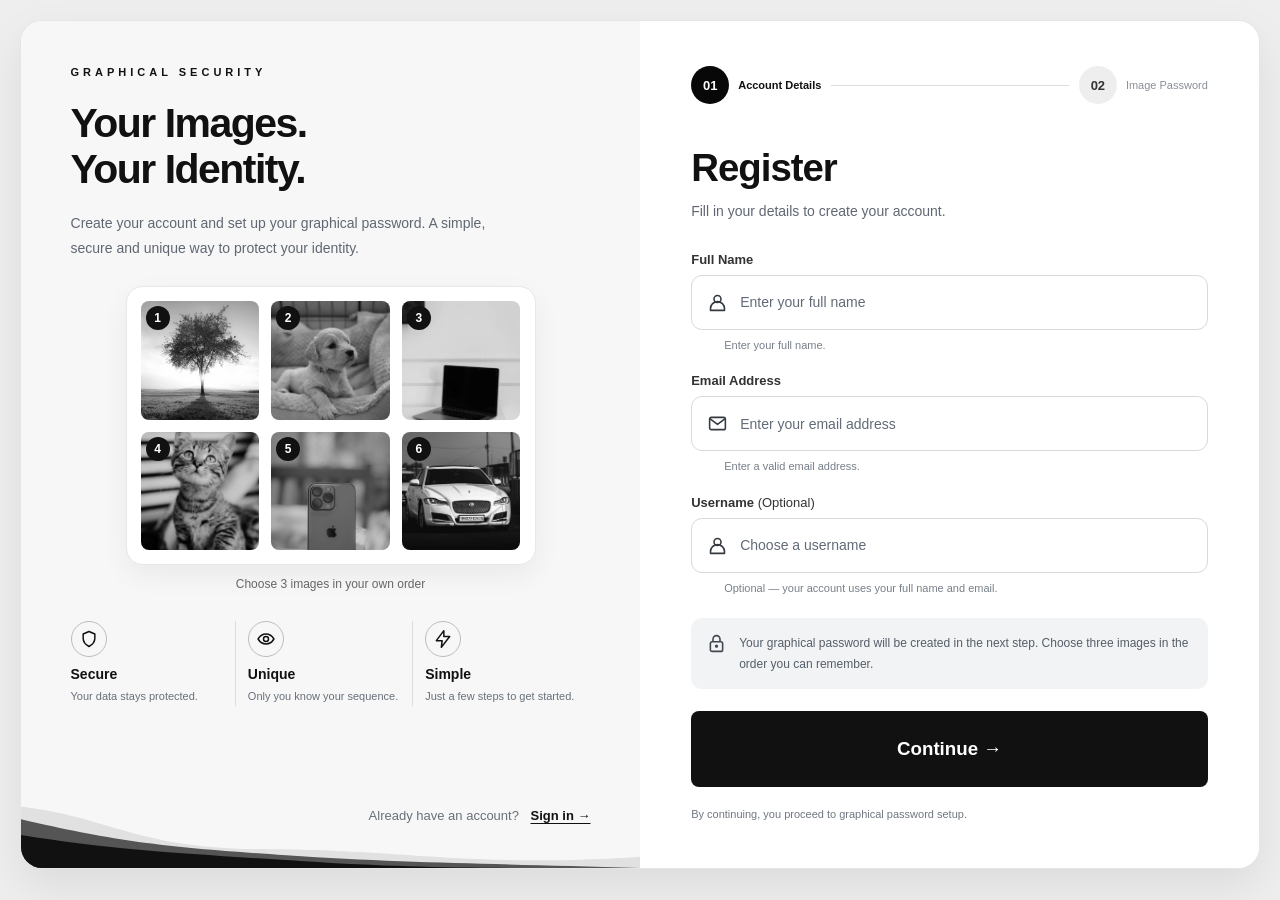
==== frontend/register.html @ ff87732d "Initial commit: graphical password authentication" ====
<!DOCTYPE html>
<html lang="en">
<head>
    <meta charset="UTF-8">
    <meta name="viewport" content="width=device-width, initial-scale=1.0">
    <title>Register | Graphical Security</title>

    <link rel="stylesheet" href="style.css">

    <style>
        * {
            box-sizing: border-box;
        }

        body {
            margin: 0;
            padding: 20px;
            min-height: 100vh;
            background: #eeeeee;
            color: #111111;
            font-family: "Segoe UI", Arial, sans-serif;
        }

        .register-page {
            width: 100%;
            max-width: 1460px;
            min-height: 700px;
            margin: 0 auto;
            display: grid;
            grid-template-columns: minmax(0, 1fr) minmax(0, 1fr);
            background: #ffffff;
            border: 1px solid #e5e5e5;
            border-radius: 22px;
            overflow: hidden;
            box-shadow: 0 18px 45px rgba(0, 0, 0, 0.08);
        }

        /* LEFT SIDE */

        .register-left {
            position: relative;
            display: flex;
            flex-direction: column;
            padding: 45px 8%;
            background: #f7f7f7;
            overflow: hidden;
        }

        .eyebrow {
            font-size: 11px;
            font-weight: 700;
            letter-spacing: 4px;
            margin-bottom: 22px;
        }

        .register-left h1 {
            margin: 0 0 18px;
            font-size: clamp(32px, 3.2vw, 50px);
            line-height: 1.13;
            letter-spacing: -1.5px;
        }

        .intro-text {
            max-width: 420px;
            margin: 0;
            color: #606773;
            font-size: 14px;
            line-height: 1.8;
        }

        .image-preview-area {
            width: 100%;
            max-width: 410px;
            margin: 25px auto;
        }

        .image-grid-preview {
            display: grid;
            grid-template-columns: repeat(3, minmax(0, 1fr));
            gap: 12px;
            padding: 14px;
            background: #ffffff;
            border: 1px solid #e8e8e8;
            border-radius: 17px;
            box-shadow: 0 10px 28px rgba(0, 0, 0, 0.06);
        }

        .preview-tile {
            position: relative;
            aspect-ratio: 1;
            min-width: 0;
        }

        .preview-tile img {
            display: block;
            width: 100%;
            height: 100%;
            object-fit: cover;
            border-radius: 8px;
            filter: grayscale(100%);
        }

        .tile-number {
            position: absolute;
            top: 5px;
            left: 5px;
            width: 24px;
            height: 24px;
            display: grid;
            place-items: center;
            border-radius: 50%;
            background: #111111;
            color: #ffffff;
            font-size: 12px;
            font-weight: 700;
        }

        .image-caption {
            margin: 12px 0 0;
            text-align: center;
            color: #666666;
            font-size: 12px;
        }

        .benefits {
            display: grid;
            grid-template-columns: repeat(3, minmax(0, 1fr));
            gap: 12px;
            margin: 5px 0 25px;
        }

        .benefit {
            min-width: 0;
            padding-right: 8px;
        }

        .benefit:not(:last-child) {
            border-right: 1px solid #dddddd;
        }

        .benefit-icon {
            width: 36px;
            height: 36px;
            margin-bottom: 9px;
            display: grid;
            place-items: center;
            border: 1px solid #bcbcbc;
            border-radius: 50%;
        }

        .benefit-icon svg {
            width: 20px;
            height: 20px;
            fill: none;
            stroke: #111111;
            stroke-width: 1.8;
            stroke-linecap: round;
            stroke-linejoin: round;
        }

        .benefit h3 {
            margin: 0 0 6px;
            font-size: 14px;
        }

        .benefit p {
            margin: 0;
            color: #68707a;
            font-size: 11px;
            line-height: 1.6;
        }

        .signin-prompt {
            position: relative;
            z-index: 2;
            margin-top: auto;
            padding-top: 18px;
            text-align: right;
            font-size: 13px;
            color: #69707a;
        }

        .signin-prompt a {
            margin-left: 8px;
            color: #111111;
            font-weight: 700;
            text-decoration: underline;
            text-underline-offset: 3px;
        }

        .bottom-waves {
            position: absolute;
            bottom: 0;
            left: 0;
            width: 100%;
            height: 75px;
            pointer-events: none;
            z-index: 0;
        }

        .bottom-waves svg {
            display: block;
            width: 100%;
            height: 100%;
        }

        /* RIGHT SIDE */

        .register-right {
            display: block;
            min-width: 0;
            padding: 45px clamp(24px, 4vw, 60px);
            background: #ffffff;
            color: #111111;
        }

        .progress {
            display: flex;
            align-items: center;
            gap: 10px;
            margin-bottom: 42px;
        }

        .progress-step {
            display: flex;
            align-items: center;
            gap: 9px;
            flex-shrink: 0;
            font-size: 11px;
            font-weight: 600;
        }

        .step-number {
            width: 38px;
            height: 38px;
            display: grid;
            place-items: center;
            flex-shrink: 0;
            border-radius: 50%;
            background: #080808;
            color: #ffffff;
            font-size: 13px;
        }

        .step-number.inactive {
            background: #eeeeee;
            color: #333333;
        }

        .step-label.inactive {
            color: #8a8f98;
            font-weight: 400;
        }

        .progress-line {
            flex: 1;
            min-width: 8px;
            height: 1px;
            background: #dddddd;
        }

        .register-right h2 {
            margin: 0 0 10px;
            font-size: clamp(30px, 3vw, 42px);
            letter-spacing: -1px;
        }

        .form-description {
            margin: 0 0 28px;
            color: #606773;
            font-size: 14px;
            line-height: 1.7;
        }

        .field {
            margin-bottom: 20px;
        }

        .field label {
            display: block;
            margin-bottom: 8px;
            color: #333333;
            font-size: 13px;
            font-weight: 600;
        }

        .input-wrap {
            display: flex;
            align-items: center;
            gap: 12px;
            width: 100%;
            min-height: 55px;
            padding: 0 15px;
            border: 1px solid #d6d9de;
            border-radius: 11px;
            background: #ffffff;
        }

        .input-wrap:focus-within {
            border-color: #555555;
            box-shadow: 0 0 0 3px rgba(0, 0, 0, 0.05);
        }

        .input-wrap svg {
            width: 21px;
            height: 21px;
            flex-shrink: 0;
            fill: none;
            stroke: #343a40;
            stroke-width: 1.8;
            stroke-linecap: round;
            stroke-linejoin: round;
        }

        .input-wrap input {
            display: block;
            width: 100%;
            min-width: 0;
            min-height: 45px;
            padding: 8px 0;
            border: 0;
            outline: none;
            background: transparent;
            color: #111111;
            font-family: inherit;
            font-size: 14px;
        }

        .input-wrap input::placeholder {
            color: #626b77;
            opacity: 1;
        }

        .field-hint {
            margin: 7px 0 0 33px;
            color: #777f89;
            font-size: 11px;
            line-height: 1.5;
        }

        .privacy-note {
            display: flex;
            align-items: flex-start;
            gap: 12px;
            margin: 22px 0;
            padding: 15px;
            border-radius: 11px;
            background: #f2f3f4;
            color: #555e69;
            font-size: 12px;
            line-height: 1.7;
        }

        .privacy-note svg {
            width: 21px;
            height: 21px;
            flex-shrink: 0;
            fill: none;
            stroke: #414851;
            stroke-width: 1.8;
        }

        .continue-btn {
            display: block;
            width: 100%;
            min-height: 30px;
            margin: 0;
            padding: 8px 12px;
            border: 0;
            border-radius: 8px;
            background: #111111;
            color: #ffffff;
            font-family: inherit;
            font-size: 16px;
            font-weight: 300;
            cursor: pointer;
            transition: background 0.2s, transform 0.2s;
        }

        .continue-btn:hover {
            background: #303030;
            transform: translateY(-1px);
        }

        .terms-note {
            display: flex;
            align-items: flex-start;
            gap: 9px;
            margin: 18px 0 0;
            color: #707782;
            font-size: 11px;
            line-height: 1.7;
        }

        /* TABLET */

        @media (max-width: 900px) {
            body {
                padding: 12px;
            }

            .register-page {
                grid-template-columns: minmax(0, 1fr) minmax(0, 1fr);
            }

            .register-left {
                padding: 32px 22px;
            }

            .register-right {
                padding: 32px 22px;
            }

            .progress {
                gap: 7px;
                margin-bottom: 32px;
            }

            .progress-step {
                gap: 6px;
                font-size: 10px;
            }

            .step-number {
                width: 32px;
                height: 32px;
            }

            .image-grid-preview {
                gap: 8px;
                padding: 10px;
            }
        }

        /* MOBILE: form appears BELOW the left panel */

        @media (max-width: 650px) {
            body {
                padding: 10px;
            }

            .register-page {
                grid-template-columns: minmax(0, 1fr);
                min-height: auto;
                overflow: visible;
            }

            .register-left {
                padding: 30px 22px 25px;
            }

            .register-left h1 {
                font-size: 36px;
            }

            .image-preview-area {
                max-width: 360px;
            }

            .benefits {
                gap: 9px;
            }

            .benefit {
                padding-right: 6px;
            }

            .signin-prompt {
                margin-top: 18px;
                text-align: left;
            }

            .bottom-waves {
                height: 55px;
            }

            .register-right {
                display: block;
                width: 100%;
                padding: 30px 22px;
                border-top: 1px solid #eeeeee;
            }

            .progress {
                margin-bottom: 30px;
            }

            .register-right h2 {
                font-size: 32px;
            }
        }

        @media (max-width: 370px) {
            .register-left,
            .register-right {
                padding-left: 16px;
                padding-right: 16px;
            }

            .progress {
                gap: 5px;
            }

            .progress-step {
                gap: 4px;
                font-size: 9px;
            }

            .step-number {
                width: 28px;
                height: 28px;
                font-size: 11px;
            }

            .image-grid-preview {
                gap: 6px;
                padding: 8px;
            }

            .benefit h3 {
                font-size: 12px;
            }

            .benefit p {
                font-size: 10px;
            }
        }

        @media (prefers-reduced-motion: reduce) {
            *,
            *::before,
            *::after {
                transition: none !important;
            }
        }
    </style>
</head>

<body>

<main class="register-page">

    <!-- LEFT PANEL -->

    <section class="register-left">

        <div class="eyebrow">GRAPHICAL SECURITY</div>

        <h1>Your Images.<br>Your Identity.</h1>

        <p class="intro-text">
            Create your account and set up your graphical
            password. A simple, secure and unique way
            to protect your identity.
        </p>

        <div class="image-preview-area">

            <div class="image-grid-preview">

                <div class="preview-tile">
                    <img src="images/1.webp" alt="Image 1 preview">
                    <span class="tile-number">1</span>
                </div>

                <div class="preview-tile">
                    <img src="images/2.webp" alt="Image 2 preview">
                    <span class="tile-number">2</span>
                </div>

                <div class="preview-tile">
                    <img src="images/3.webp" alt="Image 3 preview">
                    <span class="tile-number">3</span>
                </div>

                <div class="preview-tile">
                    <img src="images/4.webp" alt="Image 4 preview">
                    <span class="tile-number">4</span>
                </div>

                <div class="preview-tile">
                    <img src="images/5.webp" alt="Image 5 preview">
                    <span class="tile-number">5</span>
                </div>

                <div class="preview-tile">
                    <img src="images/6.webp" alt="Image 6 preview">
                    <span class="tile-number">6</span>
                </div>

            </div>

            <p class="image-caption">
                Choose 3 images in your own order
            </p>

        </div>

        <div class="benefits">

            <div class="benefit">
                <div class="benefit-icon">
                    <svg viewBox="0 0 24 24" aria-hidden="true">
                        <path d="M12 3 19 6v5c0 4.5-3 7.8-7 10-4-2.2-7-5.5-7-10V6z"/>
                    </svg>
                </div>
                <h3>Secure</h3>
                <p>Your data stays protected.</p>
            </div>

            <div class="benefit">
                <div class="benefit-icon">
                    <svg viewBox="0 0 24 24" aria-hidden="true">
                        <path d="M2.5 12s3.5-6 9.5-6 9.5 6 9.5 6-3.5 6-9.5 6-9.5-6-9.5-6z"/>
                        <circle cx="12" cy="12" r="3"/>
                    </svg>
                </div>
                <h3>Unique</h3>
                <p>Only you know your sequence.</p>
            </div>

            <div class="benefit">
                <div class="benefit-icon">
                    <svg viewBox="0 0 24 24" aria-hidden="true">
                        <path d="M13 2 4 14h7l-1 8 10-13h-7z"/>
                    </svg>
                </div>
                <h3>Simple</h3>
                <p>Just a few steps to get started.</p>
            </div>

        </div>

        <div class="signin-prompt">
            Already have an account?
            <a href="login.html">Sign in →</a>
        </div>

        <div class="bottom-waves" aria-hidden="true">
            <svg viewBox="0 0 700 100" preserveAspectRatio="none">
                <path d="M0 18 C110 35 130 75 280 75 S510 100 700 85 L700 100 L0 100 Z"
                      fill="#e1e1e1"/>
                <path d="M0 35 C110 65 160 72 300 83 S540 94 700 100 L0 100 Z"
                      fill="#555555"/>
                <path d="M0 56 C110 77 190 81 320 91 S540 100 700 100 L0 100 Z"
                      fill="#111111"/>
            </svg>
        </div>

    </section>

    <!-- RIGHT PANEL: REGISTER FORM -->

    <section class="register-right">

        <div class="progress" aria-label="Registration progress">

            <div class="progress-step">
                <span class="step-number">01</span>
                <span>Account Details</span>
            </div>

            <div class="progress-line"></div>

            <div class="progress-step">
                <span class="step-number inactive">02</span>
                <span class="step-label inactive">Image Password</span>
            </div>

        </div>

        <h2>Register</h2>

        <p class="form-description">
            Fill in your details to create your account.
        </p>

        <form id="register-form" onsubmit="return false;">

            <div class="field">
                <label for="username">Full Name</label>

                <div class="input-wrap">
                    <svg viewBox="0 0 24 24" aria-hidden="true">
                        <circle cx="12" cy="8" r="4"/>
                        <path d="M4 21v-2a8 8 0 0 1 16 0v2z"/>
                    </svg>

                    <input
                        type="text"
                        id="username"
                        name="fullName"
                        placeholder="Enter your full name"
                        autocomplete="name"
                        maxlength="100"
                        required
                    >
                </div>

                <p class="field-hint">Enter your full name.</p>
            </div>

            <div class="field">
                <label for="email">Email Address</label>

                <div class="input-wrap">
                    <svg viewBox="0 0 24 24" aria-hidden="true">
                        <rect x="3" y="5" width="18" height="14" rx="2"/>
                        <path d="m4 7 8 6 8-6"/>
                    </svg>

                    <input
                        type="email"
                        id="email"
                        name="email"
                        placeholder="Enter your email address"
                        autocomplete="email"
                        maxlength="254"
                        required
                    >
                </div>

                <p class="field-hint">Enter a valid email address.</p>
            </div>

            <div class="field">
                <label for="optionalUsername">
                    Username <span style="font-weight: 400;">(Optional)</span>
                </label>

                <div class="input-wrap">
                    <svg viewBox="0 0 24 24" aria-hidden="true">
                        <circle cx="12" cy="8" r="4"/>
                        <path d="M4 21v-2a8 8 0 0 1 16 0v2z"/>
                    </svg>

                    <input
                        type="text"
                        id="optionalUsername"
                        name="optionalUsername"
                        placeholder="Choose a username"
                        maxlength="30"
                        autocomplete="off"
                    >
                </div>

                <p class="field-hint">
                    Optional — your account uses your full name and email.
                </p>
            </div>

            <div class="privacy-note">
                <svg viewBox="0 0 24 24" aria-hidden="true">
                    <rect x="5" y="10" width="14" height="11" rx="2"/>
                    <path d="M8 10V7a4 4 0 0 1 8 0v3"/>
                    <circle cx="12" cy="15" r="1"/>
                </svg>

                <span>
                    Your graphical password will be created in the next step.
                    Choose three images in the order you can remember.
                </span>
            </div>

            <button
                type="button"
                class="continue-btn"
                onclick="goToSetupPage()"
                >
                <h3>Continue →</h3>
            </button>
        </button>

            <p class="terms-note">
                By continuing, you proceed to graphical password setup.
            </p>

        </form>

    </section>

</main>

<!-- Keep your existing JavaScript file -->
<script src="script.js"></script>

</body>
</html>
---- frontend/style.css ----
/*
   GLOBAL STYLES
*/

* {
    box-sizing: border-box;
}

body {
    margin: 0;
    padding: 20px;
    font-family: Arial, sans-serif;
    background: #0f172a;
    color: white;
}

.container {
    width: 100%;
    max-width: 900px;
    margin: 40px auto;
    text-align: center;
}

/*  BUTTONS*/

button {
    padding: 12px 25px;
    margin: 10px;
    border: none;
    border-radius: 8px;
    cursor: pointer;
    font-size: 16px;
    max-width: 100%;
}

#save-btn {
    display: none;
    padding: 12px 24px;
    margin-top: 20px;
    background: #4CAF50;
    color: white;
    border: none;
    border-radius: 10px;
    font-size: 16px;
    font-weight: bold;
    cursor: pointer;
    transition: 0.3s;
}

#save-btn:hover {
    transform: scale(1.05);
}

#login-btn {
    display: none;
    padding: 12px 24px;
    margin: 20px auto;
    background: #2563eb;
    color: white;
    border: none;
    border-radius: 10px;
    font-size: 16px;
    font-weight: bold;
    cursor: pointer;
    transition: 0.3s;
}

#login-btn:hover {
    transform: scale(1.05);
}

#login-btn:disabled {
    opacity: 0.5;
    cursor: not-allowed;
}

/*Register / Login */

#image-grid {
    display: flex;
    flex-wrap: wrap;
    justify-content: center;
    gap: 15px;
    width: 100%;
    max-width: 700px;
    margin: 20px auto;
}

.image-box {
    display: block;
    width: 120px;
    height: 120px;
    flex: 0 0 120px;
    object-fit: cover;
    cursor: pointer;
    border: 4px solid transparent;
    border-radius: 10px;
}

.image-box.selected {
    border: 4px solid green;
}

#message {
    color: red;
    font-weight: bold;
    margin-top: 10px;
}

#password-preview {
    display: flex;
    justify-content: center;
    flex-wrap: wrap;
    gap: 10px;
    margin-top: 10px;
}

.preview-image {
    width: 60px;
    height: 60px;
    object-fit: cover;
    border-radius: 8px;
    border: 2px solid #555;
}

#forgot-password {
    color: #60a5fa;
    text-decoration: none;
    font-weight: bold;
}

#forgot-password:hover {
    text-decoration: underline;
}

/* FORGOT PASSWORD PAGE */

.forgot-password-container {
    width: 100%;
    max-width: 460px;
    margin: 35px auto;
    padding: 28px;
    background: #fff;
    color: #26304a;
    border-radius: 16px;
    box-shadow: 0 8px 28px rgba(31, 41, 80, 0.12);
}

.forgot-password-container h2 {
    text-align: center;
    color: #6236d9;
    margin: 0 0 10px;
}

.forgot-password-container .intro {
    color: #667085;
    line-height: 1.6;
    text-align: center;
    margin-bottom: 24px;
}

.form-group {
    margin-bottom: 24px;
}

.form-group label {
    display: block;
    margin-bottom: 8px;
    font-weight: 600;
    color: #26304a;
}

.form-group input[type="email"] {
    display: block;
    width: 100%;
    height: 48px;
    padding: 0 14px;
    border: 1px solid #cbd2e1;
    border-radius: 9px;
    background: #fff;
    color: #202943;
    font-size: 15px;
    outline: none;
}

.form-group input[type="email"]:focus {
    border-color: #6236d9;
    box-shadow: 0 0 0 3px rgba(98, 54, 217, 0.12);
}

.image-section h3 {
    font-size: 17px;
    color: #26304a;
    margin-bottom: 6px;
}

.image-section > p {
    color: #667085;
    line-height: 1.6;
    margin-top: 5px;
}

/* Forgot Password image grid only */
.forgot-password-container #image-grid {
    display: grid;
    grid-template-columns: repeat(3, minmax(0, 1fr));
    gap: 10px;
    width: 100%;
    max-width: 100%;
    margin: 18px 0;
}

/* Override the general image size only on this page */
.forgot-password-container #image-grid .image-box {
    width: 100%;
    height: auto;
    min-width: 0;
    aspect-ratio: 1 / 1;
    flex: initial;
    object-fit: cover;
    border: 3px solid transparent;
    border-radius: 10px;
    cursor: pointer;
    transition: border-color 0.2s, transform 0.2s;
}

.forgot-password-container #image-grid .image-box:hover {
    transform: translateY(-2px);
}

.forgot-password-container #image-grid .image-box.selected {
    border: 3px solid #6236d9;
    box-shadow: 0 0 0 2px rgba(98, 54, 217, 0.15);
}

#selected-count {
    font-weight: 600;
    color: #26304a;
}

/* Selected sequence preview */
.forgot-password-container #password-preview {
    display: grid;
    grid-template-columns: repeat(3, minmax(0, 1fr));
    gap: 10px;
    margin: 12px 0 20px;
}

.forgot-password-container #password-preview .preview-image {
    width: 100%;
    height: 65px;
    min-width: 0;
    object-fit: cover;
    border: 2px solid #6236d9;
    border-radius: 9px;
}

#reset-btn {
    width: 100%;
    min-height: 46px;
    margin: 0;
    padding: 12px;
    border: none;
    border-radius: 9px;
    background: #6236d9;
    color: white;
    font-size: 16px;
    font-weight: 600;
    cursor: pointer;
}

#reset-btn:disabled {
    background: #c5cada;
    cursor: not-allowed;
}

.forgot-password-container .message {
    text-align: center;
    color: #b42318;
    font-size: 14px;
}

.back-link {
    display: block;
    text-align: center;
    margin-top: 20px;
    color: #6236d9;
    text-decoration: none;
}

.back-link:hover {
    text-decoration: underline;
}

/* RESPONSIVE DESIGN */

@media (max-width: 600px) {
    body {
        padding: 12px;
    }

    .container {
        margin: 25px auto;
    }

    #image-grid {
        gap: 10px;
    }

    .image-box {
        width: 95px;
        height: 95px;
        flex-basis: 95px;
    }

    button {
        padding: 10px 16px;
        font-size: 14px;
    }

    .preview-image {
        width: 48px;
        height: 48px;
    }
}

@media (max-width: 480px) {
    .forgot-password-container {
        margin: 20px auto;
        padding: 20px;
    }

    .forgot-password-container #image-grid {
        gap: 8px;
    }
}
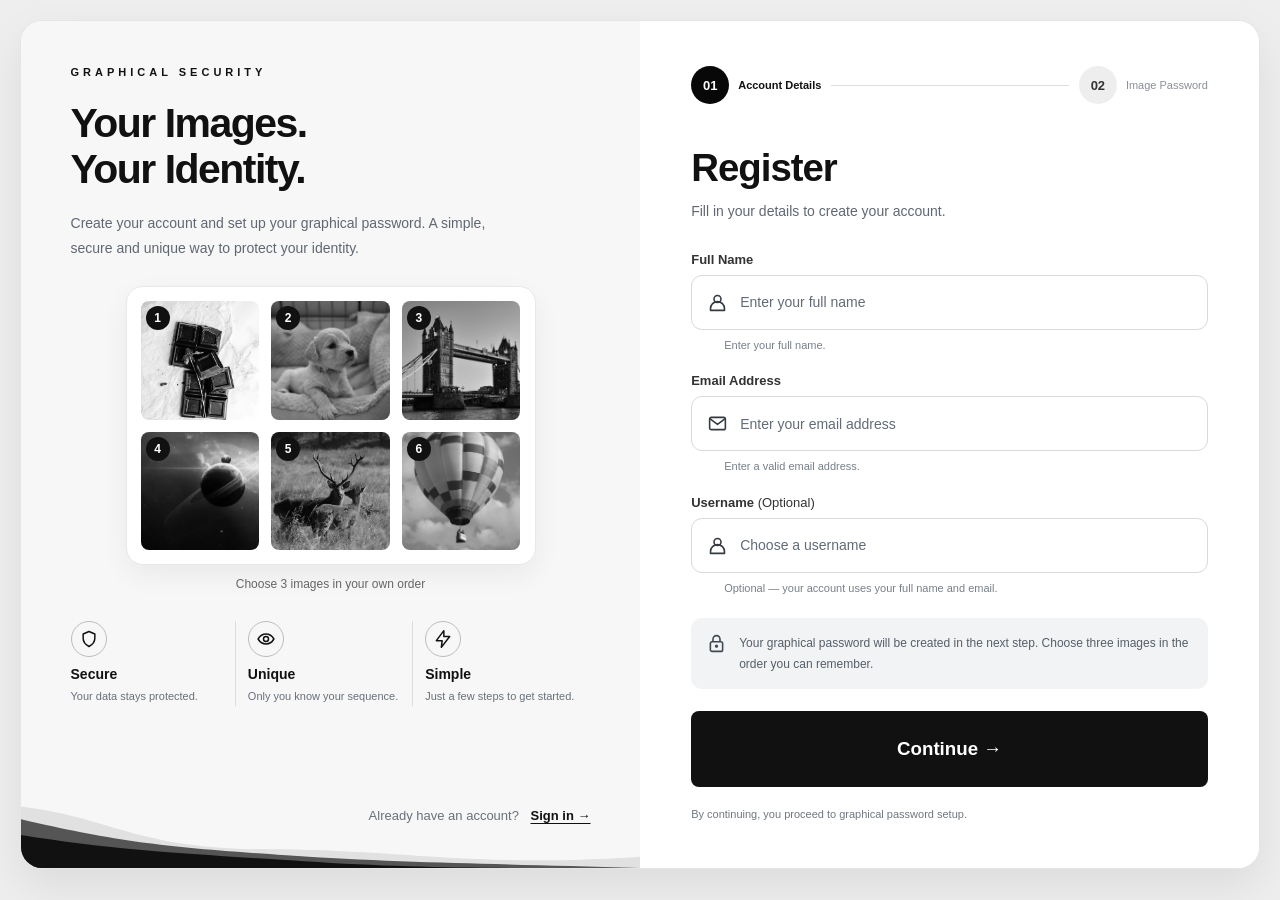
==== commit 67f7d93d: "Update registration and dashboard pages" ====
--- a/frontend/register.html
+++ b/frontend/register.html
@@ -6,6 +6,7 @@
     <title>Register | Graphical Security</title>
 
     <link rel="stylesheet" href="style.css">
+    
 
     <style>
         * {
@@ -559,7 +560,7 @@
             <div class="image-grid-preview">
 
                 <div class="preview-tile">
-                    <img src="images/1.webp" alt="Image 1 preview">
+                    <img src="images/44.webp" alt="Image 1 preview">
                     <span class="tile-number">1</span>
                 </div>
 
@@ -569,22 +570,22 @@
                 </div>
 
                 <div class="preview-tile">
-                    <img src="images/3.webp" alt="Image 3 preview">
+                    <img src="images/41.webp" alt="Image 3 preview">
                     <span class="tile-number">3</span>
                 </div>
 
                 <div class="preview-tile">
-                    <img src="images/4.webp" alt="Image 4 preview">
+                    <img src="images/15.webp" alt="Image 4 preview">
                     <span class="tile-number">4</span>
                 </div>
 
                 <div class="preview-tile">
-                    <img src="images/5.webp" alt="Image 5 preview">
+                    <img src="images/18.webp" alt="Image 5 preview">
                     <span class="tile-number">5</span>
                 </div>
 
                 <div class="preview-tile">
-                    <img src="images/6.webp" alt="Image 6 preview">
+                    <img src="images/39.webp" alt="Image 6 preview">
                     <span class="tile-number">6</span>
                 </div>
 
